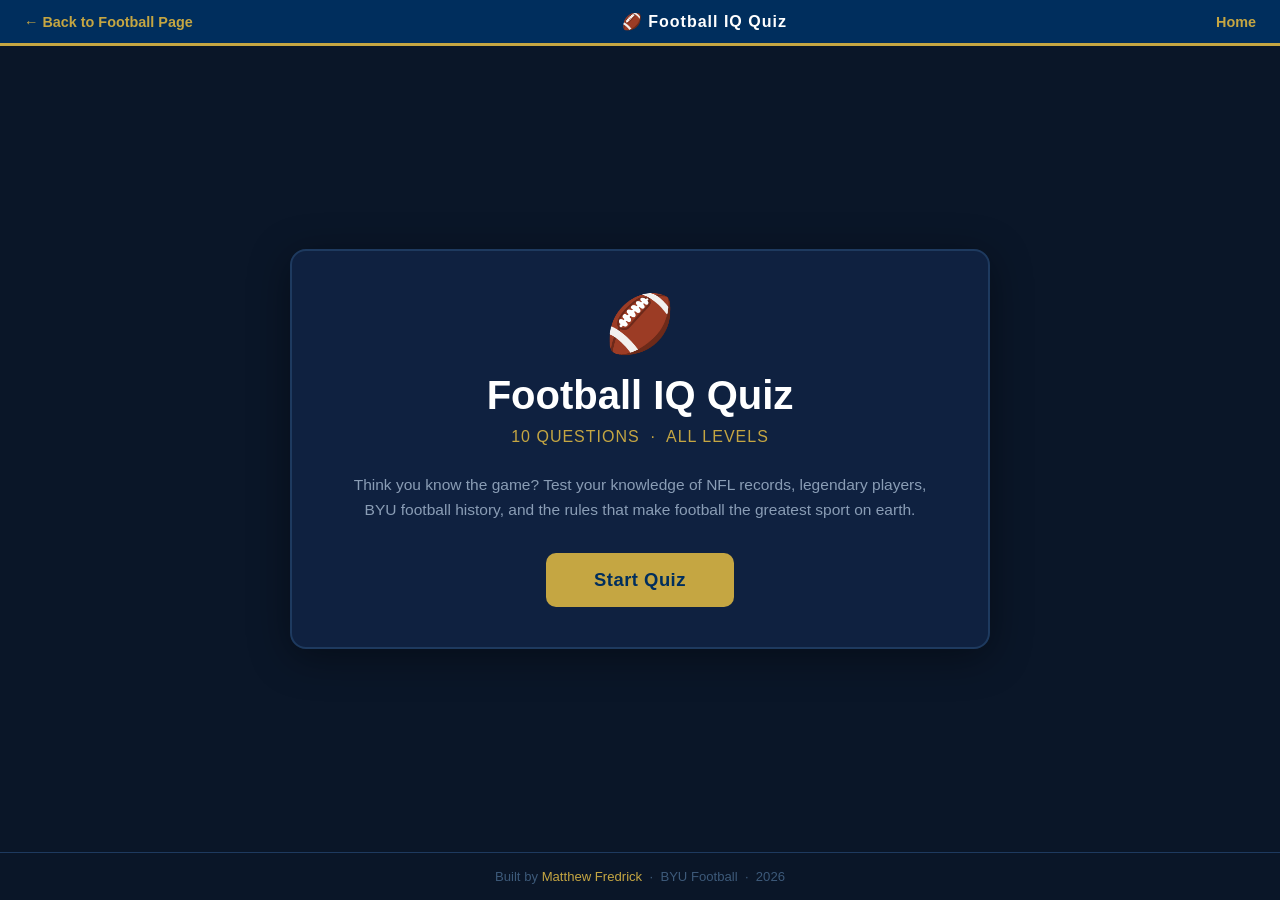
==== app.html @ 735680ac "Add files via upload" ====
<!DOCTYPE html>
<html lang="en">
<head>
  <meta charset="UTF-8" />
  <meta name="viewport" content="width=device-width, initial-scale=1.0" />
  <title>Football IQ Quiz</title>
  <style>
    /* ── Reset & Base ── */
    * { box-sizing: border-box; margin: 0; padding: 0; }

    body {
      font-family: 'Segoe UI', Arial, sans-serif;
      background: #0a1628;
      color: #f0f0f0;
      min-height: 100vh;
      display: flex;
      flex-direction: column;
    }

    /* ── Nav ── */
    .top-nav {
      background: #002E5D;
      padding: 12px 24px;
      border-bottom: 3px solid #C5A642;
      display: flex;
      justify-content: space-between;
      align-items: center;
    }
    .top-nav a {
      color: #C5A642;
      text-decoration: none;
      font-size: 0.9rem;
      font-weight: 600;
    }
    .top-nav .title-badge {
      font-weight: 800;
      font-size: 1rem;
      color: #fff;
      letter-spacing: 1px;
    }

    /* ── Main Container ── */
    .quiz-container {
      flex: 1;
      display: flex;
      flex-direction: column;
      align-items: center;
      justify-content: center;
      padding: 30px 16px;
    }

    /* ── Card ── */
    .quiz-card {
      background: #0f2140;
      border-radius: 16px;
      border: 2px solid #1e3a5f;
      padding: 40px 44px;
      max-width: 700px;
      width: 100%;
      box-shadow: 0 8px 40px rgba(0,0,0,0.4);
    }

    /* ── Progress Bar ── */
    .progress-wrap {
      display: flex;
      align-items: center;
      gap: 12px;
      margin-bottom: 28px;
    }
    .progress-bar-bg {
      flex: 1;
      background: #1e3a5f;
      border-radius: 99px;
      height: 8px;
      overflow: hidden;
    }
    .progress-bar-fill {
      height: 100%;
      background: #C5A642;
      border-radius: 99px;
      transition: width 0.4s ease;
    }
    .progress-label {
      font-size: 0.82rem;
      color: #8a9db5;
      white-space: nowrap;
    }

    /* ── Score ── */
    .score-display {
      text-align: right;
      font-size: 0.88rem;
      color: #8a9db5;
      margin-bottom: 6px;
    }
    .score-display span {
      color: #C5A642;
      font-weight: 700;
    }

    /* ── Question ── */
    .question-number {
      font-size: 0.8rem;
      text-transform: uppercase;
      letter-spacing: 2px;
      color: #C5A642;
      margin-bottom: 8px;
    }
    .question-text {
      font-size: 1.35rem;
      font-weight: 700;
      color: #fff;
      line-height: 1.45;
      margin-bottom: 28px;
    }

    /* ── Options ── */
    .options-grid {
      display: grid;
      grid-template-columns: 1fr 1fr;
      gap: 12px;
      margin-bottom: 20px;
    }

    @media (max-width: 500px) {
      .options-grid { grid-template-columns: 1fr; }
      .quiz-card { padding: 28px 20px; }
    }

    .option-btn {
      background: #142d52;
      color: #c8d8e8;
      border: 2px solid #1e3a5f;
      border-radius: 10px;
      padding: 14px 18px;
      font-size: 1rem;
      cursor: pointer;
      text-align: left;
      transition: background 0.15s, border-color 0.15s, transform 0.1s;
      line-height: 1.4;
    }
    .option-btn:hover:not(:disabled) {
      background: #1e3a5f;
      border-color: #C5A642;
      transform: translateY(-1px);
    }
    .option-btn:disabled { cursor: default; }
    .option-btn.correct {
      background: #134a2e;
      border-color: #2ecc71;
      color: #2ecc71;
    }
    .option-btn.wrong {
      background: #4a1313;
      border-color: #e74c3c;
      color: #e74c3c;
    }
    .option-btn.reveal-correct {
      background: #134a2e;
      border-color: #2ecc71;
      color: #2ecc71;
    }

    /* ── Feedback ── */
    .feedback-box {
      border-radius: 10px;
      padding: 14px 18px;
      font-size: 0.95rem;
      margin-top: 4px;
      display: none;
      line-height: 1.5;
    }
    .feedback-box.show { display: block; }
    .feedback-box.correct-fb {
      background: #0d3320;
      border: 1px solid #2ecc71;
      color: #7dde9a;
    }
    .feedback-box.wrong-fb {
      background: #3a0d0d;
      border: 1px solid #e74c3c;
      color: #f08080;
    }
    .feedback-icon { font-size: 1.1rem; margin-right: 6px; }

    /* ── Next Button ── */
    .next-btn {
      display: none;
      margin-top: 22px;
      width: 100%;
      background: #C5A642;
      color: #002E5D;
      border: none;
      border-radius: 10px;
      padding: 14px;
      font-size: 1rem;
      font-weight: 700;
      cursor: pointer;
      letter-spacing: 0.5px;
      transition: background 0.15s, transform 0.1s;
    }
    .next-btn:hover {
      background: #a8892e;
      color: #fff;
      transform: translateY(-1px);
    }
    .next-btn.show { display: block; }

    /* ── Results Screen ── */
    .results-screen {
      display: none;
      text-align: center;
    }
    .results-screen.show { display: block; }
    .quiz-active { display: block; }
    .quiz-active.hide { display: none; }

    .result-emoji { font-size: 4rem; margin-bottom: 12px; }
    .result-title {
      font-size: 2rem;
      font-weight: 800;
      color: #C5A642;
      margin-bottom: 6px;
    }
    .result-score {
      font-size: 3.5rem;
      font-weight: 900;
      color: #fff;
      margin: 10px 0 6px;
    }
    .result-subtext {
      color: #8a9db5;
      font-size: 1rem;
      margin-bottom: 28px;
    }
    .grade-tag {
      display: inline-block;
      padding: 8px 28px;
      border-radius: 50px;
      font-weight: 700;
      font-size: 1.1rem;
      margin-bottom: 28px;
    }
    .grade-a { background: #134a2e; color: #2ecc71; border: 2px solid #2ecc71; }
    .grade-b { background: #1a3a14; color: #8bc34a; border: 2px solid #8bc34a; }
    .grade-c { background: #3a2a00; color: #C5A642; border: 2px solid #C5A642; }
    .grade-d { background: #4a1313; color: #e74c3c; border: 2px solid #e74c3c; }

    .play-again-btn {
      background: #C5A642;
      color: #002E5D;
      border: none;
      border-radius: 10px;
      padding: 14px 40px;
      font-size: 1rem;
      font-weight: 700;
      cursor: pointer;
      margin-top: 10px;
      transition: background 0.15s;
    }
    .play-again-btn:hover { background: #a8892e; color: #fff; }

    .back-link {
      display: block;
      margin-top: 18px;
      color: #8a9db5;
      font-size: 0.9rem;
      text-decoration: none;
    }
    .back-link:hover { color: #C5A642; }

    /* ── Start Screen ── */
    .start-screen { text-align: center; }
    .start-screen h1 {
      font-size: 2.5rem;
      font-weight: 900;
      color: #fff;
      margin-bottom: 6px;
    }
    .start-screen .tagline {
      color: #C5A642;
      font-size: 1rem;
      margin-bottom: 24px;
      letter-spacing: 1px;
    }
    .start-screen p {
      color: #8a9db5;
      font-size: 0.97rem;
      margin-bottom: 30px;
      line-height: 1.6;
    }
    .start-btn {
      background: #C5A642;
      color: #002E5D;
      border: none;
      border-radius: 10px;
      padding: 16px 48px;
      font-size: 1.15rem;
      font-weight: 800;
      cursor: pointer;
      letter-spacing: 0.5px;
      transition: background 0.15s, transform 0.1s;
    }
    .start-btn:hover { background: #a8892e; color: #fff; transform: translateY(-2px); }

    .football-emoji { font-size: 3.5rem; margin-bottom: 16px; }

    /* Footer */
    .quiz-footer {
      text-align: center;
      padding: 16px;
      color: #3d5a7a;
      font-size: 0.82rem;
      border-top: 1px solid #1e3a5f;
    }
    .quiz-footer a { color: #C5A642; text-decoration: none; }
  </style>
</head>
<body>

<!-- TOP NAV -->
<div class="top-nav">
  <a href="football.html">← Back to Football Page</a>
  <span class="title-badge">🏈 Football IQ Quiz</span>
  <a href="index.html">Home</a>
</div>

<!-- QUIZ CONTAINER -->
<div class="quiz-container">
  <div class="quiz-card">

    <!-- ── START SCREEN ── -->
    <div class="start-screen" id="startScreen">
      <div class="football-emoji">🏈</div>
      <h1>Football IQ Quiz</h1>
      <p class="tagline">10 QUESTIONS &nbsp;·&nbsp; ALL LEVELS</p>
      <p>
        Think you know the game? Test your knowledge of NFL records,
        legendary players, BYU football history, and the rules that make
        football the greatest sport on earth.
      </p>
      <button class="start-btn" onclick="startQuiz()">Start Quiz</button>
    </div>

    <!-- ── QUIZ SCREEN ── -->
    <div class="quiz-active hide" id="quizScreen">
      <div class="score-display">Score: <span id="scoreDisplay">0</span> / <span id="totalDisplay">10</span></div>

      <div class="progress-wrap">
        <div class="progress-bar-bg">
          <div class="progress-bar-fill" id="progressBar" style="width:0%"></div>
        </div>
        <div class="progress-label" id="progressLabel">0 / 10</div>
      </div>

      <div class="question-number" id="questionNumber">Question 1 of 10</div>
      <div class="question-text" id="questionText"></div>

      <div class="options-grid" id="optionsGrid"></div>

      <div class="feedback-box" id="feedbackBox"></div>

      <button class="next-btn" id="nextBtn" onclick="nextQuestion()">Next Question →</button>
    </div>

    <!-- ── RESULTS SCREEN ── -->
    <div class="results-screen" id="resultsScreen">
      <div class="result-emoji" id="resultEmoji"></div>
      <div class="result-title" id="resultTitle"></div>
      <div class="result-score" id="resultScore"></div>
      <div class="result-subtext" id="resultSubtext"></div>
      <div class="grade-tag" id="gradeTag"></div>
      <br/>
      <button class="play-again-btn" onclick="resetQuiz()">Play Again</button>
      <a class="back-link" href="football.html">← Return to Football Page</a>
    </div>

  </div>
</div>

<!-- FOOTER -->
<div class="quiz-footer">
  Built by <a href="index.html">Matthew Fredrick</a> &nbsp;·&nbsp; BYU Football &nbsp;·&nbsp; 2026
</div>

<script>
  // ═══════════════════════════════════════════════════════
  //  QUIZ DATA — 10 Football IQ Questions
  // ═══════════════════════════════════════════════════════
  const questions = [
    {
      q: "How many Super Bowl championships did Tom Brady win over his career?",
      options: ["5", "6", "7", "4"],
      correct: 2,
      fact: "Brady won 7 Super Bowls — 6 with the New England Patriots (2001, 2003, 2004, 2014, 2016, 2018) and 1 with the Tampa Bay Buccaneers (2020). The GOAT."
    },
    {
      q: "BYU won a national championship in college football in what year?",
      options: ["1980", "1984", "1990", "1976"],
      correct: 1,
      fact: "BYU won the 1984 national championship under legendary coach LaVell Edwards, led by Robbie Bosco. The Cougars went 13-0 that season. Cougar Pride! 💙"
    },
    {
      q: "Which wide receiver holds the NFL all-time record for career receiving touchdowns?",
      options: ["Randy Moss", "Terrell Owens", "Jerry Rice", "Larry Fitzgerald"],
      correct: 2,
      fact: "Jerry Rice scored 197 receiving touchdowns over his Hall of Fame career with the 49ers. His records may never be broken."
    },
    {
      q: "How many points does a safety score in the NFL?",
      options: ["1 point", "2 points", "3 points", "6 points"],
      correct: 1,
      fact: "A safety scores 2 points for the defending team AND gives them the ball via a free kick. It's one of the rarest and most exciting plays in football."
    },
    {
      q: "How many teams are currently in the NFL?",
      options: ["28", "30", "32", "36"],
      correct: 2,
      fact: "The NFL has 32 teams split into two conferences (AFC and NFC) of 16 teams each, with 4 teams per division."
    },
    {
      q: "Patrick Mahomes won his first Super Bowl MVP at what age?",
      options: ["22", "24", "26", "28"],
      correct: 1,
      fact: "Mahomes was 24 years old when he led the Kansas City Chiefs to Super Bowl LIV victory and won MVP honors — one of the youngest QBs to do so."
    },
    {
      q: "Which player set the NFL single-season rushing record with 2,105 yards in 1984?",
      options: ["Barry Sanders", "Eric Dickerson", "Walter Payton", "Emmitt Smith"],
      correct: 1,
      fact: "Eric Dickerson ran for 2,105 yards in 1984 with the LA Rams — a record that still stands today. That same year BYU won the national championship!"
    },
    {
      q: "In football, what is the term for a pass thrown behind or parallel to the line of scrimmage?",
      options: ["Screen pass", "Lateral", "Dump off", "Play action"],
      correct: 1,
      fact: "A lateral is a pass thrown sideways or backward. Unlike a forward pass, there is no limit to the number of laterals per play — leading to some wild last-second trick plays."
    },
    {
      q: "Which franchise has the most Super Bowl victories all time?",
      options: ["Dallas Cowboys", "San Francisco 49ers", "Pittsburgh Steelers", "New England Patriots"],
      correct: 2,
      fact: "The Pittsburgh Steelers and New England Patriots are tied with 6 Super Bowl wins each — the most in NFL history."
    },
    {
      q: "What does 'NIL' stand for in college sports?",
      options: [
        "National Intercollegiate League",
        "Name, Image, and Likeness",
        "New Incentive Law",
        "National Income Limit"
      ],
      correct: 1,
      fact: "NIL stands for Name, Image, and Likeness — the rights athletes gained in 2021 to earn money from their personal brand, sponsorships, and social media."
    }
  ];

  // ═══════════════════════════════════════════════════════
  //  STATE
  // ═══════════════════════════════════════════════════════
  let currentIndex = 0;
  let score = 0;
  let answered = false;
  let shuffledQuestions = [];

  // ═══════════════════════════════════════════════════════
  //  HELPERS
  // ═══════════════════════════════════════════════════════
  function shuffle(arr) {
    const a = [...arr];
    for (let i = a.length - 1; i > 0; i--) {
      const j = Math.floor(Math.random() * (i + 1));
      [a[i], a[j]] = [a[j], a[i]];
    }
    return a;
  }

  // ═══════════════════════════════════════════════════════
  //  START
  // ═══════════════════════════════════════════════════════
  function startQuiz() {
    shuffledQuestions = shuffle(questions);
    currentIndex = 0;
    score = 0;
    document.getElementById('startScreen').style.display = 'none';
    document.getElementById('quizScreen').classList.remove('hide');
    document.getElementById('scoreDisplay').textContent = '0';
    renderQuestion();
  }

  // ═══════════════════════════════════════════════════════
  //  RENDER QUESTION
  // ═══════════════════════════════════════════════════════
  function renderQuestion() {
    answered = false;
    const q = shuffledQuestions[currentIndex];
    const total = shuffledQuestions.length;

    // Progress
    const pct = (currentIndex / total) * 100;
    document.getElementById('progressBar').style.width = pct + '%';
    document.getElementById('progressLabel').textContent = currentIndex + ' / ' + total;
    document.getElementById('questionNumber').textContent = 'Question ' + (currentIndex + 1) + ' of ' + total;
    document.getElementById('questionText').textContent = q.q;

    // Clear feedback
    const fb = document.getElementById('feedbackBox');
    fb.className = 'feedback-box';
    fb.textContent = '';

    // Hide next button
    const nextBtn = document.getElementById('nextBtn');
    nextBtn.className = 'next-btn';
    if (currentIndex === total - 1) {
      nextBtn.textContent = 'See Results 🏆';
    } else {
      nextBtn.textContent = 'Next Question →';
    }

    // Render options
    const grid = document.getElementById('optionsGrid');
    grid.innerHTML = '';
    q.options.forEach((opt, i) => {
      const btn = document.createElement('button');
      btn.className = 'option-btn';
      btn.textContent = opt;
      btn.onclick = () => selectAnswer(i);
      grid.appendChild(btn);
    });
  }

  // ═══════════════════════════════════════════════════════
  //  SELECT ANSWER
  // ═══════════════════════════════════════════════════════
  function selectAnswer(chosen) {
    if (answered) return;
    answered = true;

    const q = shuffledQuestions[currentIndex];
    const buttons = document.querySelectorAll('.option-btn');
    const fb = document.getElementById('feedbackBox');

    buttons.forEach(btn => btn.disabled = true);

    if (chosen === q.correct) {
      score++;
      document.getElementById('scoreDisplay').textContent = score;
      buttons[chosen].classList.add('correct');
      fb.innerHTML = '<span class="feedback-icon">✅</span><strong>Correct!</strong> ' + q.fact;
      fb.className = 'feedback-box correct-fb show';
    } else {
      buttons[chosen].classList.add('wrong');
      buttons[q.correct].classList.add('reveal-correct');
      fb.innerHTML = '<span class="feedback-icon">❌</span><strong>Not quite.</strong> The correct answer was <strong>' +
                     q.options[q.correct] + '</strong>. ' + q.fact;
      fb.className = 'feedback-box wrong-fb show';
    }

    document.getElementById('nextBtn').classList.add('show');
  }

  // ═══════════════════════════════════════════════════════
  //  NEXT QUESTION
  // ═══════════════════════════════════════════════════════
  function nextQuestion() {
    currentIndex++;
    if (currentIndex >= shuffledQuestions.length) {
      showResults();
    } else {
      renderQuestion();
    }
  }

  // ═══════════════════════════════════════════════════════
  //  SHOW RESULTS
  // ═══════════════════════════════════════════════════════
  function showResults() {
    document.getElementById('quizScreen').classList.add('hide');
    const res = document.getElementById('resultsScreen');
    res.classList.add('show');

    // Update progress to full
    document.getElementById('progressBar').style.width = '100%';

    const total = shuffledQuestions.length;
    const pct = (score / total) * 100;

    document.getElementById('resultScore').textContent = score + ' / ' + total;

    let emoji, title, subtext, gradeClass, gradeText;

    if (pct === 100) {
      emoji = '🏆'; title = 'PERFECT SCORE!';
      subtext = 'You\'re an absolute football genius. Hall of Fame material.';
      gradeClass = 'grade-a'; gradeText = 'Grade: A+  Elite Football IQ';
    } else if (pct >= 80) {
      emoji = '🔥'; title = 'GREAT JOB!';
      subtext = 'Solid football knowledge. You\'d hold your own in any film room.';
      gradeClass = 'grade-a'; gradeText = 'Grade: A  Strong Football IQ';
    } else if (pct >= 60) {
      emoji = '👍'; title = 'SOLID EFFORT';
      subtext = 'You know the game pretty well. A little more film study wouldn\'t hurt.';
      gradeClass = 'grade-b'; gradeText = 'Grade: B  Good Football IQ';
    } else if (pct >= 40) {
      emoji = '🤔'; title = 'KEEP STUDYING';
      subtext = 'You\'ve got the basics, but there\'s room to grow. Hit the film room!';
      gradeClass = 'grade-c'; gradeText = 'Grade: C  Average Football IQ';
    } else {
      emoji = '😅'; title = 'BACK TO BASICS';
      subtext = 'Don\'t sweat it — even Tom Brady had to learn the playbook. Try again!';
      gradeClass = 'grade-d'; gradeText = 'Grade: D  Time to Study Up';
    }

    document.getElementById('resultEmoji').textContent = emoji;
    document.getElementById('resultTitle').textContent = title;
    document.getElementById('resultSubtext').textContent = subtext;
    const gt = document.getElementById('gradeTag');
    gt.textContent = gradeText;
    gt.className = 'grade-tag ' + gradeClass;
  }

  // ═══════════════════════════════════════════════════════
  //  RESET
  // ═══════════════════════════════════════════════════════
  function resetQuiz() {
    document.getElementById('resultsScreen').classList.remove('show');
    startQuiz();
  }
</script>
</body>
</html>
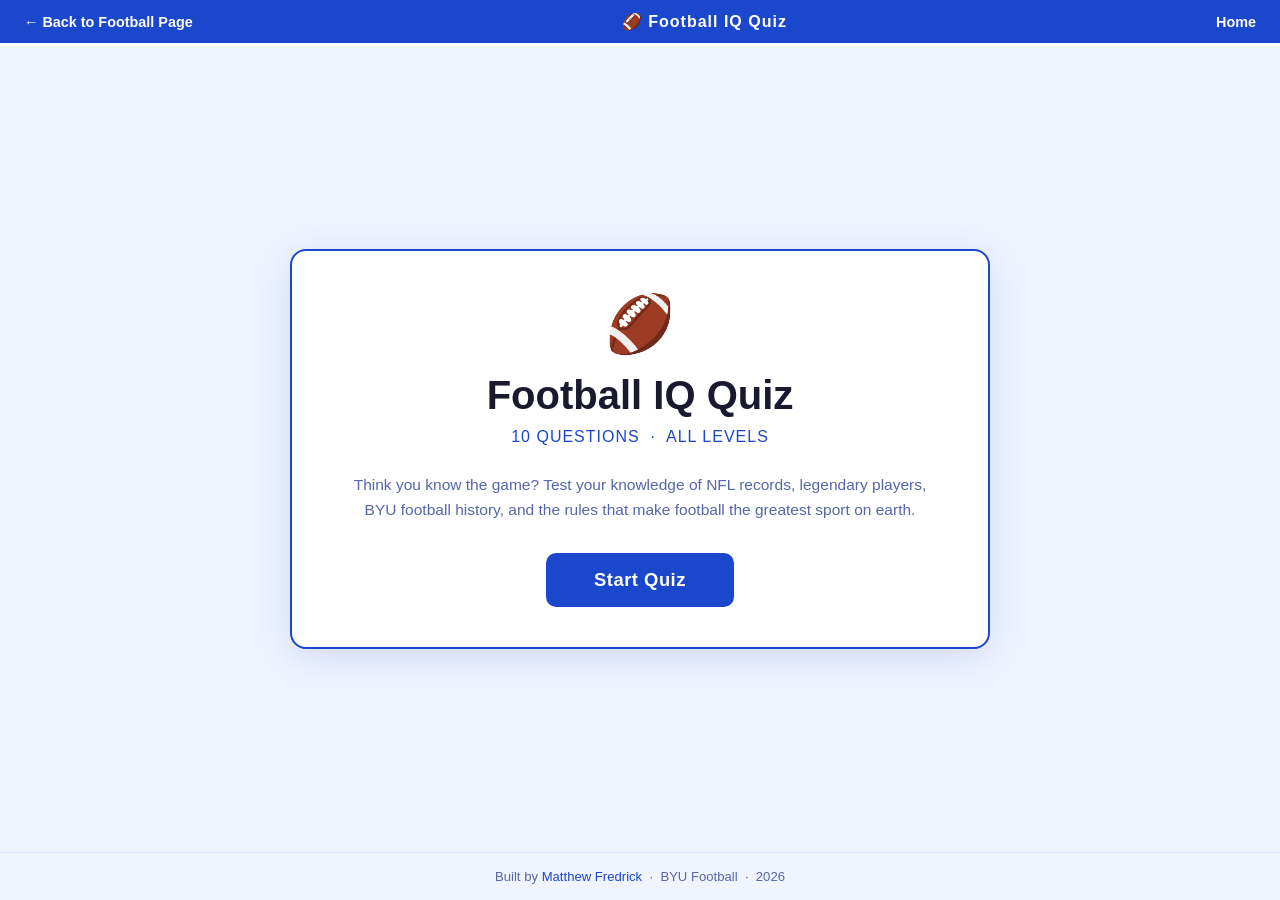
==== commit 2c346537: "Update styles and quiz content in app.html" ====
--- a/app.html
+++ b/app.html
@@ -10,8 +10,8 @@
 
     body {
       font-family: 'Segoe UI', Arial, sans-serif;
-      background: #0a1628;
-      color: #f0f0f0;
+      background: #f0f4ff;
+      color: #1a1a2e;
       min-height: 100vh;
       display: flex;
       flex-direction: column;
@@ -19,15 +19,15 @@
 
     /* ── Nav ── */
     .top-nav {
-      background: #002E5D;
+      background: #1a47cc;
       padding: 12px 24px;
-      border-bottom: 3px solid #C5A642;
+      border-bottom: 3px solid #ffffff;
       display: flex;
       justify-content: space-between;
       align-items: center;
     }
     .top-nav a {
-      color: #C5A642;
+      color: #ffffff;
       text-decoration: none;
       font-size: 0.9rem;
       font-weight: 600;
@@ -51,13 +51,13 @@
 
     /* ── Card ── */
     .quiz-card {
-      background: #0f2140;
+      background: #ffffff;
       border-radius: 16px;
-      border: 2px solid #1e3a5f;
+      border: 2px solid #1a47cc;
       padding: 40px 44px;
       max-width: 700px;
       width: 100%;
-      box-shadow: 0 8px 40px rgba(0,0,0,0.4);
+      box-shadow: 0 8px 40px rgba(26,71,204,0.15);
     }
 
     /* ── Progress Bar ── */
@@ -69,20 +69,20 @@
     }
     .progress-bar-bg {
       flex: 1;
-      background: #1e3a5f;
+      background: #dce6ff;
       border-radius: 99px;
       height: 8px;
       overflow: hidden;
     }
     .progress-bar-fill {
       height: 100%;
-      background: #C5A642;
+      background: #1a47cc;
       border-radius: 99px;
       transition: width 0.4s ease;
     }
     .progress-label {
       font-size: 0.82rem;
-      color: #8a9db5;
+      color: #5566aa;
       white-space: nowrap;
     }
 
@@ -90,11 +90,11 @@
     .score-display {
       text-align: right;
       font-size: 0.88rem;
-      color: #8a9db5;
+      color: #5566aa;
       margin-bottom: 6px;
     }
     .score-display span {
-      color: #C5A642;
+      color: #1a47cc;
       font-weight: 700;
     }
 
@@ -103,13 +103,13 @@
       font-size: 0.8rem;
       text-transform: uppercase;
       letter-spacing: 2px;
-      color: #C5A642;
+      color: #1a47cc;
       margin-bottom: 8px;
     }
     .question-text {
       font-size: 1.35rem;
       font-weight: 700;
-      color: #fff;
+      color: #1a1a2e;
       line-height: 1.45;
       margin-bottom: 28px;
     }
@@ -128,9 +128,9 @@
     }
 
     .option-btn {
-      background: #142d52;
-      color: #c8d8e8;
-      border: 2px solid #1e3a5f;
+      background: #f0f4ff;
+      color: #1a1a2e;
+      border: 2px solid #dce6ff;
       border-radius: 10px;
       padding: 14px 18px;
       font-size: 1rem;
@@ -140,8 +140,8 @@
       line-height: 1.4;
     }
     .option-btn:hover:not(:disabled) {
-      background: #1e3a5f;
-      border-color: #C5A642;
+      background: #dce6ff;
+      border-color: #1a47cc;
       transform: translateY(-1px);
     }
     .option-btn:disabled { cursor: default; }
@@ -188,8 +188,8 @@
       display: none;
       margin-top: 22px;
       width: 100%;
-      background: #C5A642;
-      color: #002E5D;
+      background: #1a47cc;
+      color: #ffffff;
       border: none;
       border-radius: 10px;
       padding: 14px;
@@ -200,7 +200,7 @@
       transition: background 0.15s, transform 0.1s;
     }
     .next-btn:hover {
-      background: #a8892e;
+      background: #0a2a80;
       color: #fff;
       transform: translateY(-1px);
     }
@@ -219,17 +219,17 @@
     .result-title {
       font-size: 2rem;
       font-weight: 800;
-      color: #C5A642;
+      color: #1a47cc;
       margin-bottom: 6px;
     }
     .result-score {
       font-size: 3.5rem;
       font-weight: 900;
-      color: #fff;
+      color: #1a1a2e;
       margin: 10px 0 6px;
     }
     .result-subtext {
-      color: #8a9db5;
+      color: #5566aa;
       font-size: 1rem;
       margin-bottom: 28px;
     }
@@ -243,12 +243,12 @@
     }
     .grade-a { background: #134a2e; color: #2ecc71; border: 2px solid #2ecc71; }
     .grade-b { background: #1a3a14; color: #8bc34a; border: 2px solid #8bc34a; }
-    .grade-c { background: #3a2a00; color: #C5A642; border: 2px solid #C5A642; }
+    .grade-c { background: #dce6ff; color: #1a47cc; border: 2px solid #1a47cc; }
     .grade-d { background: #4a1313; color: #e74c3c; border: 2px solid #e74c3c; }
 
     .play-again-btn {
-      background: #C5A642;
-      color: #002E5D;
+      background: #1a47cc;
+      color: #ffffff;
       border: none;
       border-radius: 10px;
       padding: 14px 40px;
@@ -258,40 +258,40 @@
       margin-top: 10px;
       transition: background 0.15s;
     }
-    .play-again-btn:hover { background: #a8892e; color: #fff; }
+    .play-again-btn:hover { background: #0a2a80; color: #fff; }
 
     .back-link {
       display: block;
       margin-top: 18px;
-      color: #8a9db5;
+      color: #5566aa;
       font-size: 0.9rem;
       text-decoration: none;
     }
-    .back-link:hover { color: #C5A642; }
+    .back-link:hover { color: #1a47cc; }
 
     /* ── Start Screen ── */
     .start-screen { text-align: center; }
     .start-screen h1 {
       font-size: 2.5rem;
       font-weight: 900;
-      color: #fff;
+      color: #1a1a2e;
       margin-bottom: 6px;
     }
     .start-screen .tagline {
-      color: #C5A642;
+      color: #1a47cc;
       font-size: 1rem;
       margin-bottom: 24px;
       letter-spacing: 1px;
     }
     .start-screen p {
-      color: #8a9db5;
+      color: #5566aa;
       font-size: 0.97rem;
       margin-bottom: 30px;
       line-height: 1.6;
     }
     .start-btn {
-      background: #C5A642;
-      color: #002E5D;
+      background: #1a47cc;
+      color: #ffffff;
       border: none;
       border-radius: 10px;
       padding: 16px 48px;
@@ -301,7 +301,7 @@
       letter-spacing: 0.5px;
       transition: background 0.15s, transform 0.1s;
     }
-    .start-btn:hover { background: #a8892e; color: #fff; transform: translateY(-2px); }
+    .start-btn:hover { background: #0a2a80; color: #fff; transform: translateY(-2px); }
 
     .football-emoji { font-size: 3.5rem; margin-bottom: 16px; }
 
@@ -309,11 +309,11 @@
     .quiz-footer {
       text-align: center;
       padding: 16px;
-      color: #3d5a7a;
+      color: #5566aa;
       font-size: 0.82rem;
-      border-top: 1px solid #1e3a5f;
-    }
-    .quiz-footer a { color: #C5A642; text-decoration: none; }
+      border-top: 1px solid #dce6ff;
+    }
+    .quiz-footer a { color: #1a47cc; text-decoration: none; }
   </style>
 </head>
 <body>
@@ -329,7 +329,7 @@
 <div class="quiz-container">
   <div class="quiz-card">
 
-    <!-- ── START SCREEN ── -->
+    <!-- START SCREEN -->
     <div class="start-screen" id="startScreen">
       <div class="football-emoji">🏈</div>
       <h1>Football IQ Quiz</h1>
@@ -342,7 +342,7 @@
       <button class="start-btn" onclick="startQuiz()">Start Quiz</button>
     </div>
 
-    <!-- ── QUIZ SCREEN ── -->
+    <!-- QUIZ SCREEN -->
     <div class="quiz-active hide" id="quizScreen">
       <div class="score-display">Score: <span id="scoreDisplay">0</span> / <span id="totalDisplay">10</span></div>
 
@@ -360,10 +360,10 @@
 
       <div class="feedback-box" id="feedbackBox"></div>
 
-      <button class="next-btn" id="nextBtn" onclick="nextQuestion()">Next Question →</button>
+      <button class="next-btn" id="nextBtn" onclick="nextQuestion()">Next Question</button>
     </div>
 
-    <!-- ── RESULTS SCREEN ── -->
+    <!-- RESULTS SCREEN -->
     <div class="results-screen" id="resultsScreen">
       <div class="result-emoji" id="resultEmoji"></div>
       <div class="result-title" id="resultTitle"></div>
@@ -372,7 +372,7 @@
       <div class="grade-tag" id="gradeTag"></div>
       <br/>
       <button class="play-again-btn" onclick="resetQuiz()">Play Again</button>
-      <a class="back-link" href="football.html">← Return to Football Page</a>
+      <a class="back-link" href="football.html">Return to Football Page</a>
     </div>
 
   </div>
@@ -384,21 +384,18 @@
 </div>
 
 <script>
-  // ═══════════════════════════════════════════════════════
-  //  QUIZ DATA — 10 Football IQ Questions
-  // ═══════════════════════════════════════════════════════
   const questions = [
     {
       q: "How many Super Bowl championships did Tom Brady win over his career?",
       options: ["5", "6", "7", "4"],
       correct: 2,
-      fact: "Brady won 7 Super Bowls — 6 with the New England Patriots (2001, 2003, 2004, 2014, 2016, 2018) and 1 with the Tampa Bay Buccaneers (2020). The GOAT."
+      fact: "Brady won 7 Super Bowls — 6 with the New England Patriots and 1 with the Tampa Bay Buccaneers (2020). The GOAT."
     },
     {
       q: "BYU won a national championship in college football in what year?",
       options: ["1980", "1984", "1990", "1976"],
       correct: 1,
-      fact: "BYU won the 1984 national championship under legendary coach LaVell Edwards, led by Robbie Bosco. The Cougars went 13-0 that season. Cougar Pride! 💙"
+      fact: "BYU won the 1984 national championship under coach LaVell Edwards, led by Robbie Bosco. The Cougars went 13-0. Cougar Pride!"
     },
     {
       q: "Which wide receiver holds the NFL all-time record for career receiving touchdowns?",
@@ -410,7 +407,7 @@
       q: "How many points does a safety score in the NFL?",
       options: ["1 point", "2 points", "3 points", "6 points"],
       correct: 1,
-      fact: "A safety scores 2 points for the defending team AND gives them the ball via a free kick. It's one of the rarest and most exciting plays in football."
+      fact: "A safety scores 2 points for the defending team AND gives them the ball via a free kick. It is one of the rarest and most exciting plays in football."
     },
     {
       q: "How many teams are currently in the NFL?",
@@ -422,19 +419,19 @@
       q: "Patrick Mahomes won his first Super Bowl MVP at what age?",
       options: ["22", "24", "26", "28"],
       correct: 1,
-      fact: "Mahomes was 24 years old when he led the Kansas City Chiefs to Super Bowl LIV victory and won MVP honors — one of the youngest QBs to do so."
+      fact: "Mahomes was 24 years old when he led the Kansas City Chiefs to Super Bowl LIV victory and won MVP honors."
     },
     {
       q: "Which player set the NFL single-season rushing record with 2,105 yards in 1984?",
       options: ["Barry Sanders", "Eric Dickerson", "Walter Payton", "Emmitt Smith"],
       correct: 1,
-      fact: "Eric Dickerson ran for 2,105 yards in 1984 with the LA Rams — a record that still stands today. That same year BYU won the national championship!"
+      fact: "Eric Dickerson ran for 2,105 yards in 1984 with the LA Rams — a record that still stands today."
     },
     {
       q: "In football, what is the term for a pass thrown behind or parallel to the line of scrimmage?",
       options: ["Screen pass", "Lateral", "Dump off", "Play action"],
       correct: 1,
-      fact: "A lateral is a pass thrown sideways or backward. Unlike a forward pass, there is no limit to the number of laterals per play — leading to some wild last-second trick plays."
+      fact: "A lateral is a pass thrown sideways or backward. There is no limit to the number of laterals per play."
     },
     {
       q: "Which franchise has the most Super Bowl victories all time?",
@@ -443,7 +440,7 @@
       fact: "The Pittsburgh Steelers and New England Patriots are tied with 6 Super Bowl wins each — the most in NFL history."
     },
     {
-      q: "What does 'NIL' stand for in college sports?",
+      q: "What does NIL stand for in college sports?",
       options: [
         "National Intercollegiate League",
         "Name, Image, and Likeness",
@@ -451,21 +448,15 @@
         "National Income Limit"
       ],
       correct: 1,
-      fact: "NIL stands for Name, Image, and Likeness — the rights athletes gained in 2021 to earn money from their personal brand, sponsorships, and social media."
+      fact: "NIL stands for Name, Image, and Likeness — the rights athletes gained in 2021 to earn money from their personal brand and sponsorships."
     }
   ];
 
-  // ═══════════════════════════════════════════════════════
-  //  STATE
-  // ═══════════════════════════════════════════════════════
   let currentIndex = 0;
   let score = 0;
   let answered = false;
   let shuffledQuestions = [];
 
-  // ═══════════════════════════════════════════════════════
-  //  HELPERS
-  // ═══════════════════════════════════════════════════════
   function shuffle(arr) {
     const a = [...arr];
     for (let i = a.length - 1; i > 0; i--) {
@@ -475,9 +466,6 @@
     return a;
   }
 
-  // ═══════════════════════════════════════════════════════
-  //  START
-  // ═══════════════════════════════════════════════════════
   function startQuiz() {
     shuffledQuestions = shuffle(questions);
     currentIndex = 0;
@@ -488,36 +476,25 @@
     renderQuestion();
   }
 
-  // ═══════════════════════════════════════════════════════
-  //  RENDER QUESTION
-  // ═══════════════════════════════════════════════════════
   function renderQuestion() {
     answered = false;
     const q = shuffledQuestions[currentIndex];
     const total = shuffledQuestions.length;
 
-    // Progress
     const pct = (currentIndex / total) * 100;
     document.getElementById('progressBar').style.width = pct + '%';
     document.getElementById('progressLabel').textContent = currentIndex + ' / ' + total;
     document.getElementById('questionNumber').textContent = 'Question ' + (currentIndex + 1) + ' of ' + total;
     document.getElementById('questionText').textContent = q.q;
 
-    // Clear feedback
     const fb = document.getElementById('feedbackBox');
     fb.className = 'feedback-box';
     fb.textContent = '';
 
-    // Hide next button
     const nextBtn = document.getElementById('nextBtn');
     nextBtn.className = 'next-btn';
-    if (currentIndex === total - 1) {
-      nextBtn.textContent = 'See Results 🏆';
-    } else {
-      nextBtn.textContent = 'Next Question →';
-    }
-
-    // Render options
+    nextBtn.textContent = currentIndex === total - 1 ? 'See Results' : 'Next Question';
+
     const grid = document.getElementById('optionsGrid');
     grid.innerHTML = '';
     q.options.forEach((opt, i) => {
@@ -529,9 +506,6 @@
     });
   }
 
-  // ═══════════════════════════════════════════════════════
-  //  SELECT ANSWER
-  // ═══════════════════════════════════════════════════════
   function selectAnswer(chosen) {
     if (answered) return;
     answered = true;
@@ -546,12 +520,12 @@
       score++;
       document.getElementById('scoreDisplay').textContent = score;
       buttons[chosen].classList.add('correct');
-      fb.innerHTML = '<span class="feedback-icon">✅</span><strong>Correct!</strong> ' + q.fact;
+      fb.innerHTML = '<span class="feedback-icon">correct</span><strong>Correct!</strong> ' + q.fact;
       fb.className = 'feedback-box correct-fb show';
     } else {
       buttons[chosen].classList.add('wrong');
       buttons[q.correct].classList.add('reveal-correct');
-      fb.innerHTML = '<span class="feedback-icon">❌</span><strong>Not quite.</strong> The correct answer was <strong>' +
+      fb.innerHTML = '<span class="feedback-icon">wrong</span><strong>Not quite.</strong> The correct answer was <strong>' +
                      q.options[q.correct] + '</strong>. ' + q.fact;
       fb.className = 'feedback-box wrong-fb show';
     }
@@ -559,9 +533,6 @@
     document.getElementById('nextBtn').classList.add('show');
   }
 
-  // ═══════════════════════════════════════════════════════
-  //  NEXT QUESTION
-  // ═══════════════════════════════════════════════════════
   function nextQuestion() {
     currentIndex++;
     if (currentIndex >= shuffledQuestions.length) {
@@ -571,43 +542,37 @@
     }
   }
 
-  // ═══════════════════════════════════════════════════════
-  //  SHOW RESULTS
-  // ═══════════════════════════════════════════════════════
   function showResults() {
     document.getElementById('quizScreen').classList.add('hide');
     const res = document.getElementById('resultsScreen');
     res.classList.add('show');
-
-    // Update progress to full
     document.getElementById('progressBar').style.width = '100%';
 
     const total = shuffledQuestions.length;
     const pct = (score / total) * 100;
-
     document.getElementById('resultScore').textContent = score + ' / ' + total;
 
     let emoji, title, subtext, gradeClass, gradeText;
 
     if (pct === 100) {
-      emoji = '🏆'; title = 'PERFECT SCORE!';
-      subtext = 'You\'re an absolute football genius. Hall of Fame material.';
+      emoji = 'trophy'; title = 'PERFECT SCORE!';
+      subtext = 'You are an absolute football genius. Hall of Fame material.';
       gradeClass = 'grade-a'; gradeText = 'Grade: A+  Elite Football IQ';
     } else if (pct >= 80) {
-      emoji = '🔥'; title = 'GREAT JOB!';
-      subtext = 'Solid football knowledge. You\'d hold your own in any film room.';
+      emoji = 'fire'; title = 'GREAT JOB!';
+      subtext = 'Solid football knowledge. You would hold your own in any film room.';
       gradeClass = 'grade-a'; gradeText = 'Grade: A  Strong Football IQ';
     } else if (pct >= 60) {
-      emoji = '👍'; title = 'SOLID EFFORT';
-      subtext = 'You know the game pretty well. A little more film study wouldn\'t hurt.';
+      emoji = 'thumbsup'; title = 'SOLID EFFORT';
+      subtext = 'You know the game pretty well. A little more film study would not hurt.';
       gradeClass = 'grade-b'; gradeText = 'Grade: B  Good Football IQ';
     } else if (pct >= 40) {
-      emoji = '🤔'; title = 'KEEP STUDYING';
-      subtext = 'You\'ve got the basics, but there\'s room to grow. Hit the film room!';
+      emoji = 'thinking'; title = 'KEEP STUDYING';
+      subtext = 'You have got the basics, but there is room to grow. Hit the film room!';
       gradeClass = 'grade-c'; gradeText = 'Grade: C  Average Football IQ';
     } else {
-      emoji = '😅'; title = 'BACK TO BASICS';
-      subtext = 'Don\'t sweat it — even Tom Brady had to learn the playbook. Try again!';
+      emoji = 'sweat'; title = 'BACK TO BASICS';
+      subtext = 'Do not sweat it — even Tom Brady had to learn the playbook. Try again!';
       gradeClass = 'grade-d'; gradeText = 'Grade: D  Time to Study Up';
     }
 
@@ -619,9 +584,6 @@
     gt.className = 'grade-tag ' + gradeClass;
   }
 
-  // ═══════════════════════════════════════════════════════
-  //  RESET
-  // ═══════════════════════════════════════════════════════
   function resetQuiz() {
     document.getElementById('resultsScreen').classList.remove('show');
     startQuiz();
